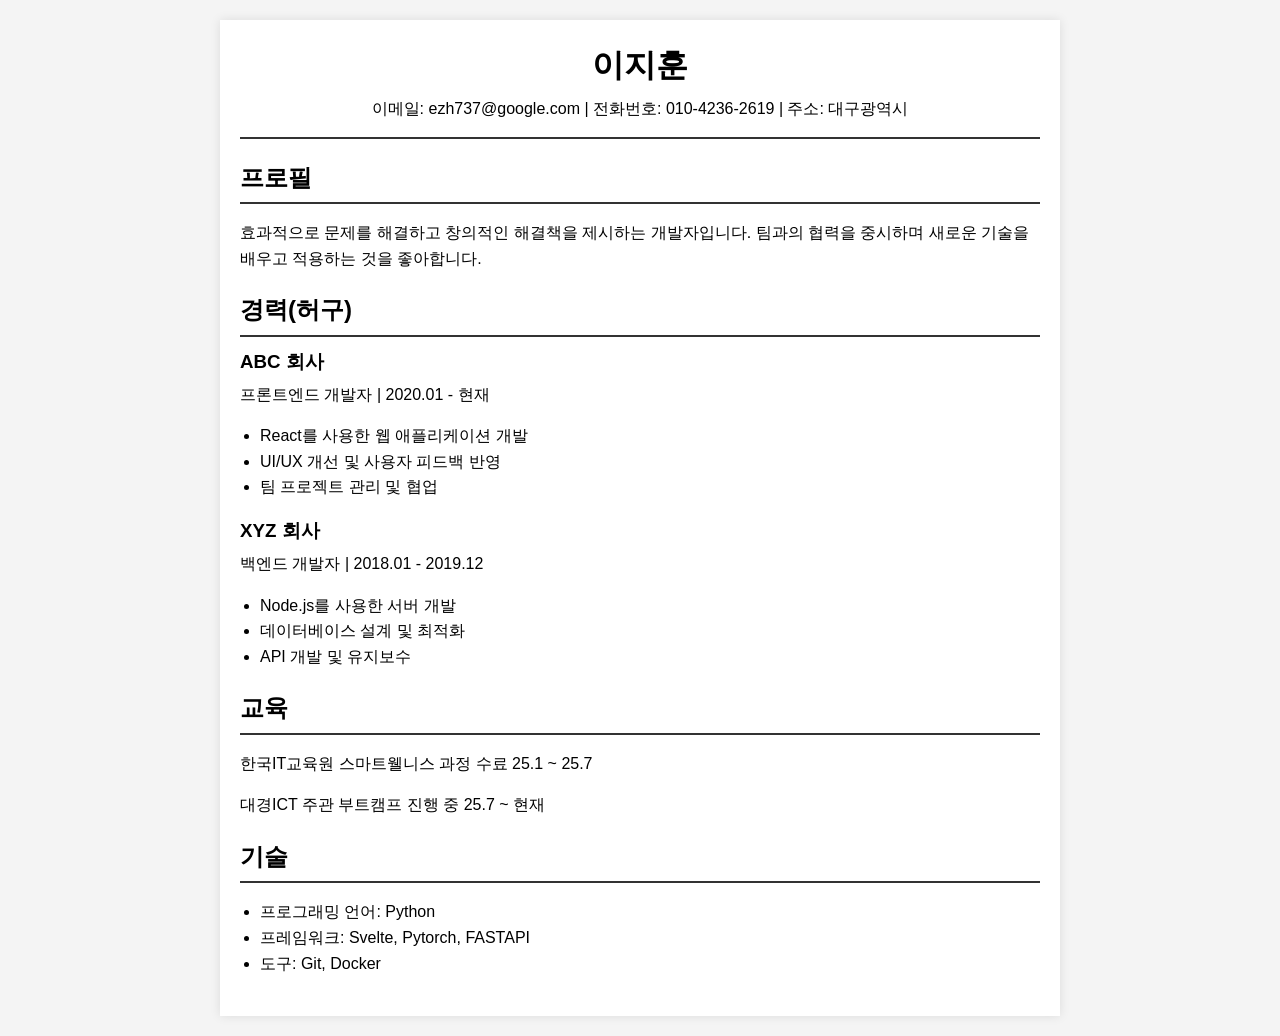
==== index.html @ bba1bcb7 "Update index.html" ====
<!DOCTYPE html>
<html lang="ko">
<head>
    <meta charset="UTF-8">
    <meta name="viewport" content="width=device-width, initial-scale=1.0">
    <title>이력서</title>
    <link rel="stylesheet" href="styles2.css">
</head>
<body>
<div class="resume">
    <header>
        <h1>이지훈</h1>
        <p>이메일: ezh737@google.com | 전화번호: 010-4236-2619 | 주소: 대구광역시</p>
    </header>
    <section>
        <h2>프로필</h2>
        <p>효과적으로 문제를 해결하고 창의적인 해결책을 제시하는 개발자입니다. 팀과의 협력을 중시하며 새로운 기술을 배우고 적용하는 것을 좋아합니다.</p>
    </section>
    <section>
        <h2>경력(허구)</h2>
        <div class="job">
            <h3>ABC 회사</h3>
            <p>프론트엔드 개발자 | 2020.01 - 현재</p>
            <ul>
                <li>React를 사용한 웹 애플리케이션 개발</li>
                <li>UI/UX 개선 및 사용자 피드백 반영</li>
                <li>팀 프로젝트 관리 및 협업</li>
            </ul>
        </div>
        <div class="job">
            <h3>XYZ 회사</h3>
            <p>백엔드 개발자 | 2018.01 - 2019.12</p>
            <ul>
                <li>Node.js를 사용한 서버 개발</li>
                <li>데이터베이스 설계 및 최적화</li>
                <li>API 개발 및 유지보수</li>
            </ul>
        </div>
    </section>
    <section>
        <h2>교육</h2>
        <p>한국IT교육원 스마트웰니스 과정 수료 25.1 ~ 25.7</p>
        <p>대경ICT 주관 부트캠프 진행 중 25.7 ~ 현재</p>
    </section>
    <section>
        <h2>기술</h2>
        <ul>
            <li>프로그래밍 언어: Python</li>
            <li>프레임워크: Svelte, Pytorch, FASTAPI</li>
            <li>도구: Git, Docker</li>
        </ul>
    </section>
</div>
</body>
</html>
---- styles2.css ----
body {
    font-family: Arial, sans-serif;
    line-height: 1.6;
    background-color: #f4f4f4;
    margin: 0;
    padding: 0;
}

.resume {
    max-width: 800px;
    margin: 20px auto;
    padding: 20px;
    background-color: #fff;
    box-shadow: 0 0 10px rgba(0, 0, 0, 0.1);
}

header {
    text-align: center;
    border-bottom: 2px solid #333;
    padding-bottom: 10px;
    margin-bottom: 20px;
}

header h1 {
    margin: 0;
}

header p {
    margin: 5px 0;
}

section {
    margin-bottom: 20px;
}

section h2 {
    border-bottom: 2px solid #333;
    padding-bottom: 5px;
    margin-bottom: 10px;
}

.job {
    margin-bottom: 15px;
}

.job h3 {
    margin: 0;
}

.job p {
    margin: 5px 0;
}

ul {
    list-style-type: disc;
    padding-left: 20px;
}
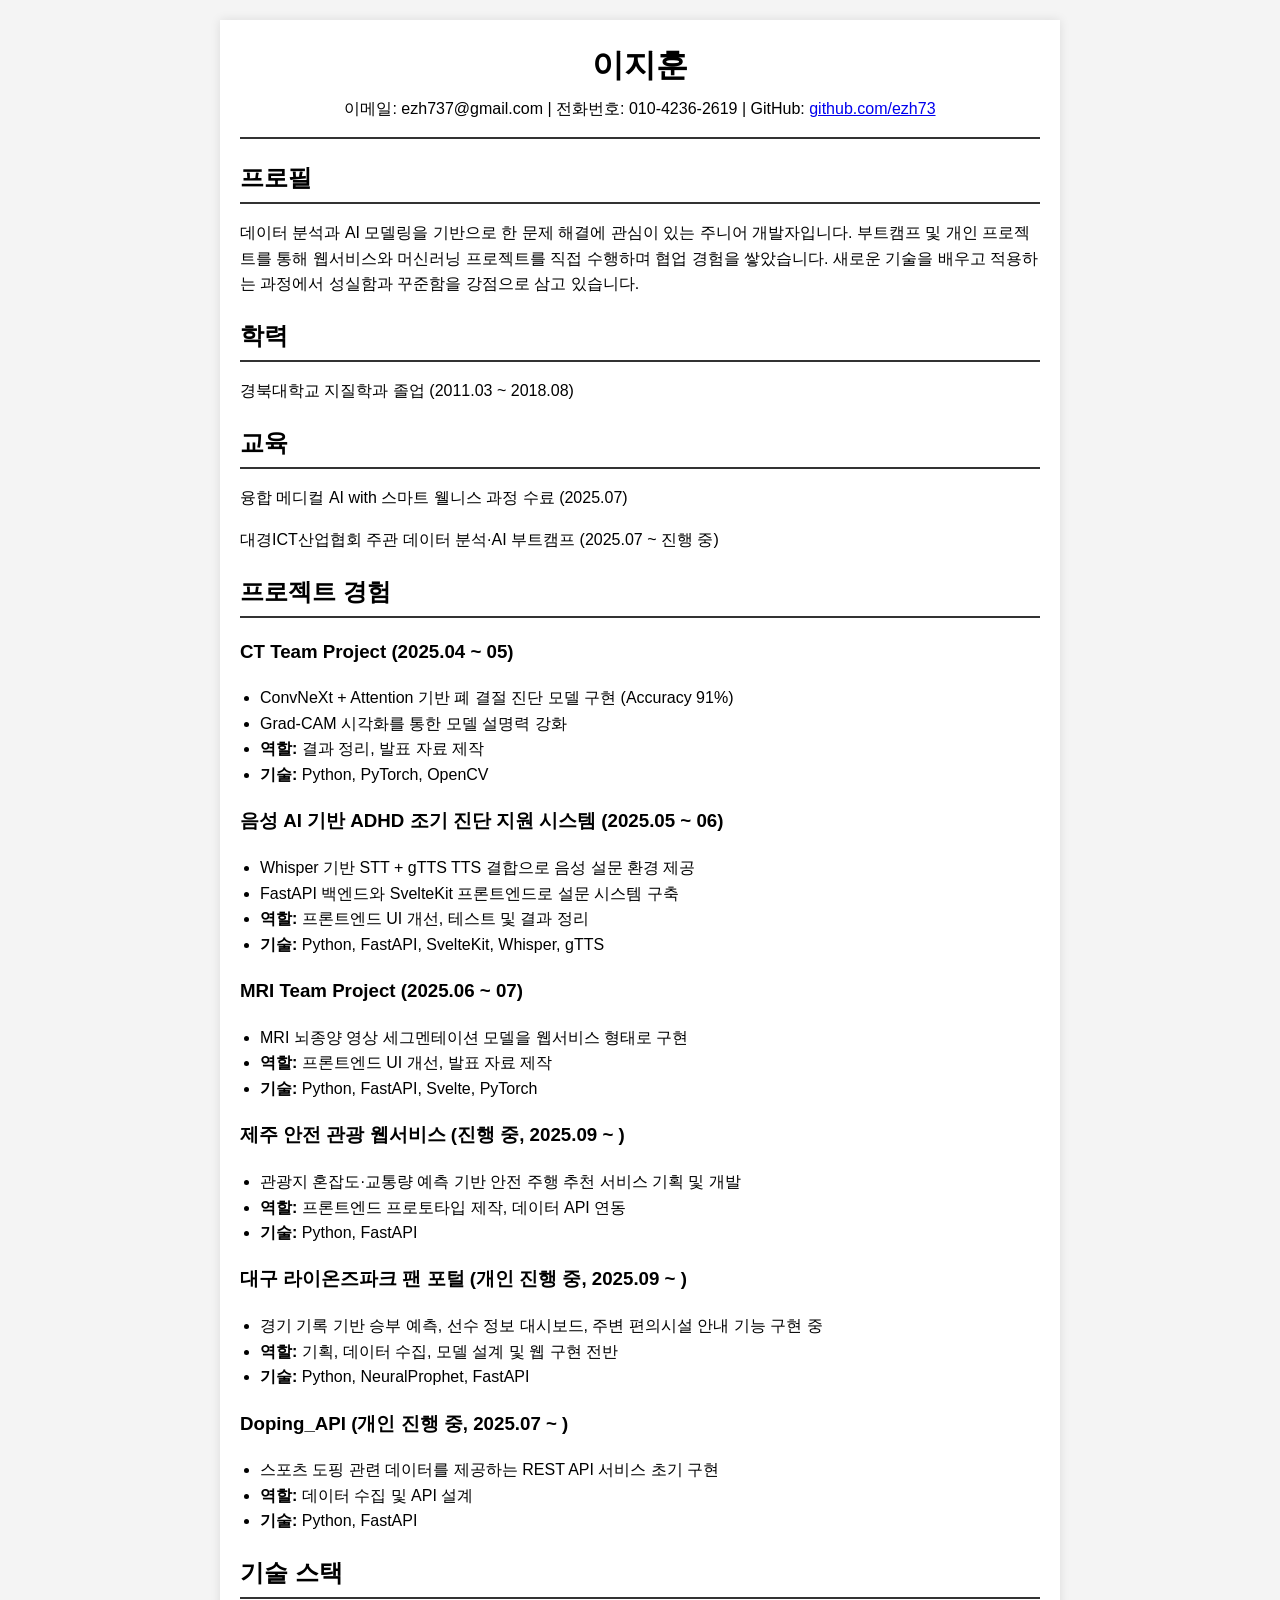
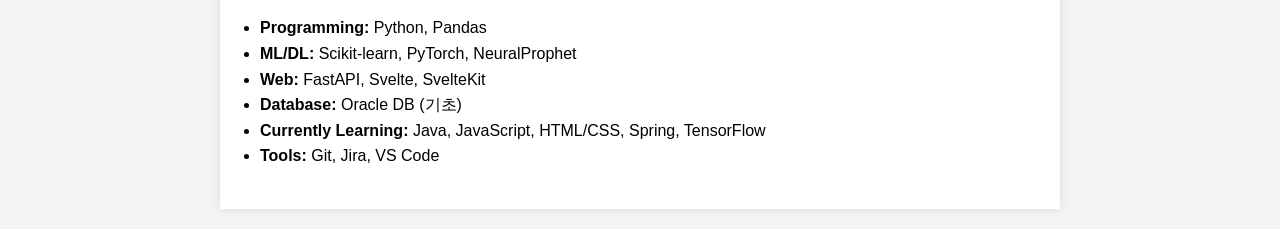
==== commit 1e22ffb3: "Update index.html" ====
--- a/index.html
+++ b/index.html
@@ -10,44 +10,95 @@
 <div class="resume">
     <header>
         <h1>이지훈</h1>
-        <p>이메일: ezh737@google.com | 전화번호: 010-4236-2619 | 주소: 대구광역시</p>
+        <p>이메일: ezh737@gmail.com | 전화번호: 010-4236-2619 | GitHub: <a href="https://github.com/ezh73">github.com/ezh73</a></p>
     </header>
+
     <section>
         <h2>프로필</h2>
-        <p>효과적으로 문제를 해결하고 창의적인 해결책을 제시하는 개발자입니다. 팀과의 협력을 중시하며 새로운 기술을 배우고 적용하는 것을 좋아합니다.</p>
+        <p>데이터 분석과 AI 모델링을 기반으로 한 문제 해결에 관심이 있는 주니어 개발자입니다. 
+        부트캠프 및 개인 프로젝트를 통해 웹서비스와 머신러닝 프로젝트를 직접 수행하며 협업 경험을 쌓았습니다. 
+        새로운 기술을 배우고 적용하는 과정에서 성실함과 꾸준함을 강점으로 삼고 있습니다.</p>
     </section>
+
     <section>
-        <h2>경력(허구)</h2>
-        <div class="job">
-            <h3>ABC 회사</h3>
-            <p>프론트엔드 개발자 | 2020.01 - 현재</p>
+        <h2>학력</h2>
+        <p>경북대학교 지질학과 졸업 (2011.03 ~ 2018.08)</p>
+    </section>
+
+    <section>
+        <h2>교육</h2>
+        <p>융합 메디컬 AI with 스마트 웰니스 과정 수료 (2025.07)</p>
+        <p>대경ICT산업협회 주관 데이터 분석·AI 부트캠프 (2025.07 ~ 진행 중)</p>
+    </section>
+
+    <section>
+        <h2>프로젝트 경험</h2>
+        <div class="project">
+            <h3>CT Team Project (2025.04 ~ 05)</h3>
             <ul>
-                <li>React를 사용한 웹 애플리케이션 개발</li>
-                <li>UI/UX 개선 및 사용자 피드백 반영</li>
-                <li>팀 프로젝트 관리 및 협업</li>
+                <li>ConvNeXt + Attention 기반 폐 결절 진단 모델 구현 (Accuracy 91%)</li>
+                <li>Grad-CAM 시각화를 통한 모델 설명력 강화</li>
+                <li><b>역할:</b> 결과 정리, 발표 자료 제작</li>
+                <li><b>기술:</b> Python, PyTorch, OpenCV</li>
             </ul>
         </div>
-        <div class="job">
-            <h3>XYZ 회사</h3>
-            <p>백엔드 개발자 | 2018.01 - 2019.12</p>
+
+        <div class="project">
+            <h3>음성 AI 기반 ADHD 조기 진단 지원 시스템 (2025.05 ~ 06)</h3>
             <ul>
-                <li>Node.js를 사용한 서버 개발</li>
-                <li>데이터베이스 설계 및 최적화</li>
-                <li>API 개발 및 유지보수</li>
+                <li>Whisper 기반 STT + gTTS TTS 결합으로 음성 설문 환경 제공</li>
+                <li>FastAPI 백엔드와 SvelteKit 프론트엔드로 설문 시스템 구축</li>
+                <li><b>역할:</b> 프론트엔드 UI 개선, 테스트 및 결과 정리</li>
+                <li><b>기술:</b> Python, FastAPI, SvelteKit, Whisper, gTTS</li>
+            </ul>
+        </div>
+
+        <div class="project">
+            <h3>MRI Team Project (2025.06 ~ 07)</h3>
+            <ul>
+                <li>MRI 뇌종양 영상 세그멘테이션 모델을 웹서비스 형태로 구현</li>
+                <li><b>역할:</b> 프론트엔드 UI 개선, 발표 자료 제작</li>
+                <li><b>기술:</b> Python, FastAPI, Svelte, PyTorch</li>
+            </ul>
+        </div>
+
+        <div class="project">
+            <h3>제주 안전 관광 웹서비스 (진행 중, 2025.09 ~ )</h3>
+            <ul>
+                <li>관광지 혼잡도·교통량 예측 기반 안전 주행 추천 서비스 기획 및 개발</li>
+                <li><b>역할:</b> 프론트엔드 프로토타입 제작, 데이터 API 연동</li>
+                <li><b>기술:</b> Python, FastAPI</li>
+            </ul>
+        </div>
+
+        <div class="project">
+            <h3>대구 라이온즈파크 팬 포털 (개인 진행 중, 2025.09 ~ )</h3>
+            <ul>
+                <li>경기 기록 기반 승부 예측, 선수 정보 대시보드, 주변 편의시설 안내 기능 구현 중</li>
+                <li><b>역할:</b> 기획, 데이터 수집, 모델 설계 및 웹 구현 전반</li>
+                <li><b>기술:</b> Python, NeuralProphet, FastAPI</li>
+            </ul>
+        </div>
+
+        <div class="project">
+            <h3>Doping_API (개인 진행 중, 2025.07 ~ )</h3>
+            <ul>
+                <li>스포츠 도핑 관련 데이터를 제공하는 REST API 서비스 초기 구현</li>
+                <li><b>역할:</b> 데이터 수집 및 API 설계</li>
+                <li><b>기술:</b> Python, FastAPI</li>
             </ul>
         </div>
     </section>
+
     <section>
-        <h2>교육</h2>
-        <p>한국IT교육원 스마트웰니스 과정 수료 25.1 ~ 25.7</p>
-        <p>대경ICT 주관 부트캠프 진행 중 25.7 ~ 현재</p>
-    </section>
-    <section>
-        <h2>기술</h2>
+        <h2>기술 스택</h2>
         <ul>
-            <li>프로그래밍 언어: Python</li>
-            <li>프레임워크: Svelte, Pytorch, FASTAPI</li>
-            <li>도구: Git, Docker</li>
+            <li><b>Programming:</b> Python, Pandas</li>
+            <li><b>ML/DL:</b> Scikit-learn, PyTorch, NeuralProphet</li>
+            <li><b>Web:</b> FastAPI, Svelte, SvelteKit</li>
+            <li><b>Database:</b> Oracle DB (기초)</li>
+            <li><b>Currently Learning:</b> Java, JavaScript, HTML/CSS, Spring, TensorFlow</li>
+            <li><b>Tools:</b> Git, Jira, VS Code</li>
         </ul>
     </section>
 </div>
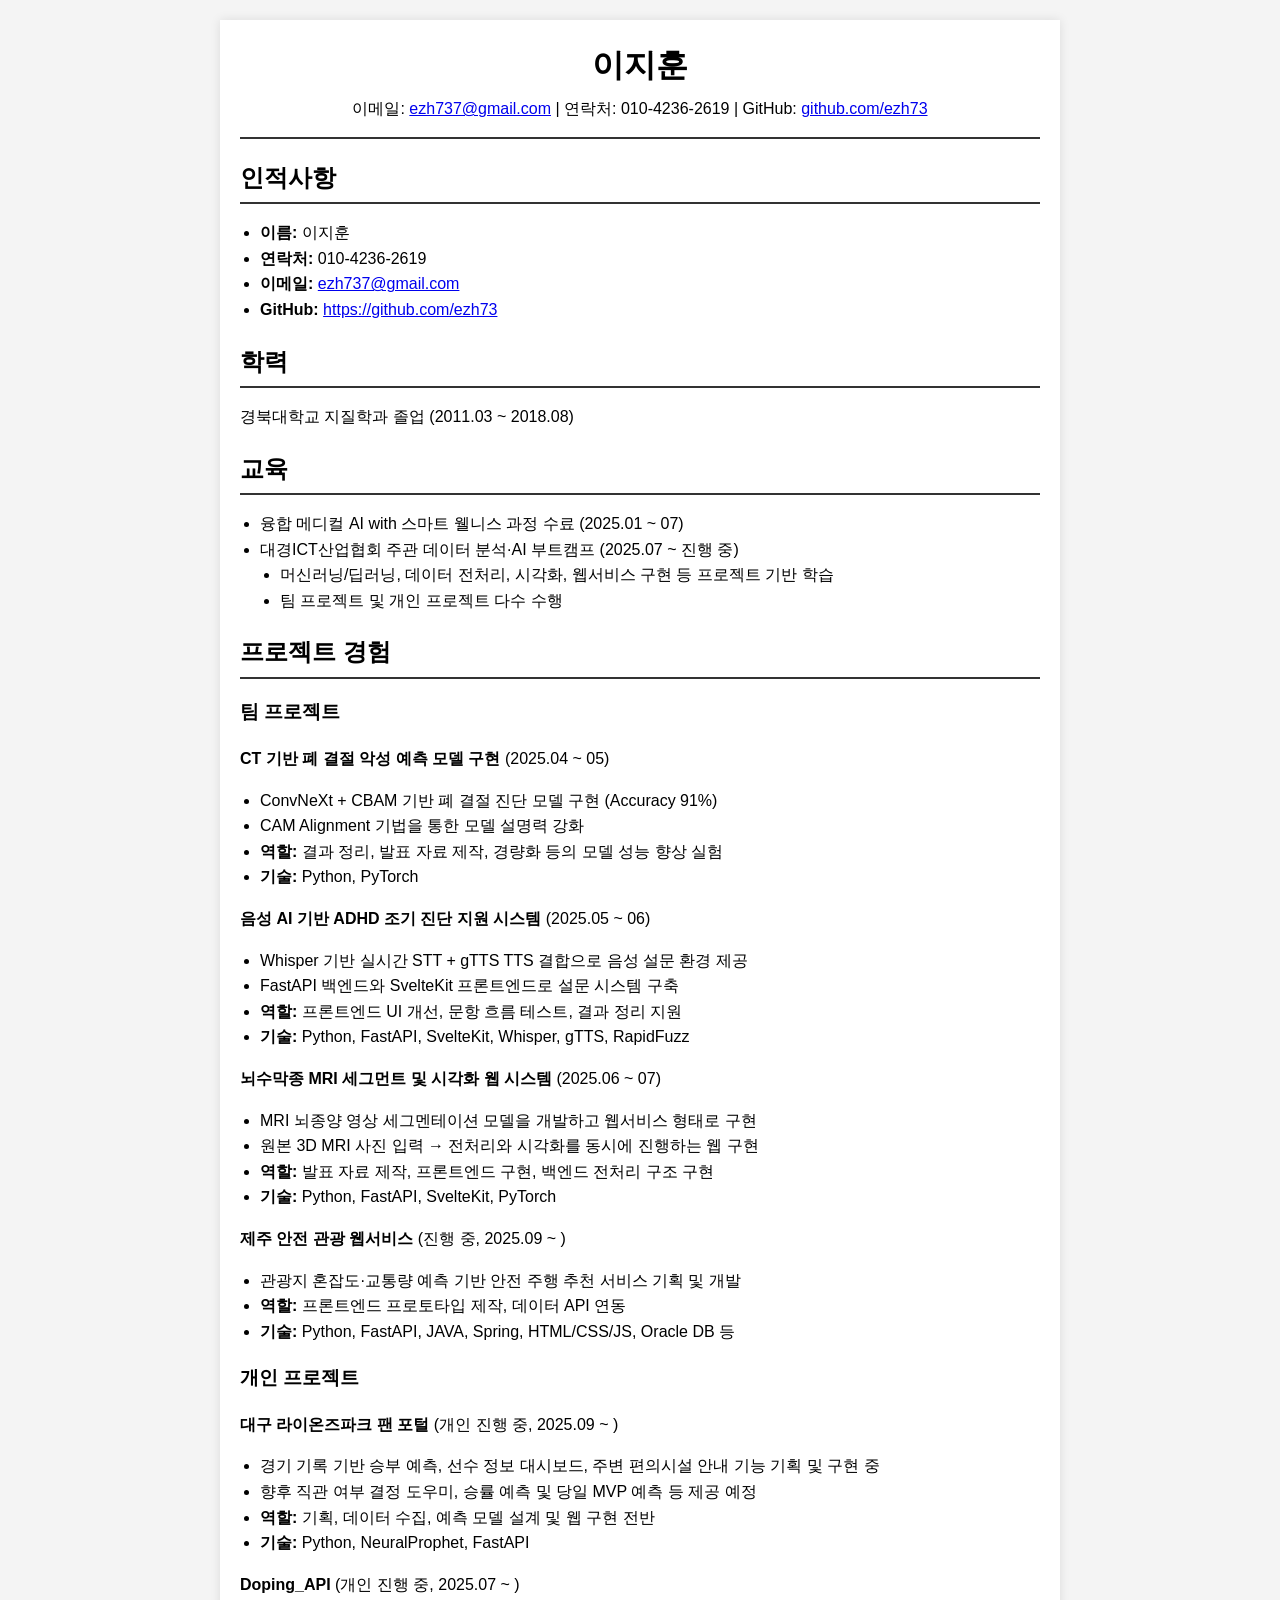
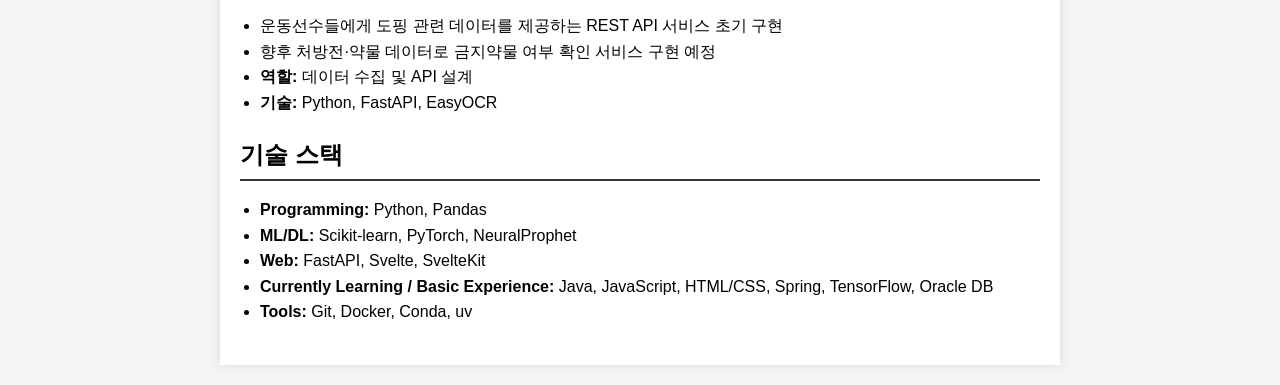
==== commit 2949335d: "Update index.html" ====
--- a/index.html
+++ b/index.html
@@ -1,106 +1,125 @@
 <!DOCTYPE html>
 <html lang="ko">
 <head>
-    <meta charset="UTF-8">
-    <meta name="viewport" content="width=device-width, initial-scale=1.0">
-    <title>이력서</title>
-    <link rel="stylesheet" href="styles2.css">
+  <meta charset="utf-8" />
+  <meta name="viewport" content="width=device-width, initial-scale=1" />
+  <title>이력서 | 이지훈</title>
+  <link rel="stylesheet" href="styles2.css" />
 </head>
 <body>
-<div class="resume">
+  <div class="resume">
     <header>
-        <h1>이지훈</h1>
-        <p>이메일: ezh737@gmail.com | 전화번호: 010-4236-2619 | GitHub: <a href="https://github.com/ezh73">github.com/ezh73</a></p>
+      <h1>이지훈</h1>
+      <p>
+        이메일: <a href="mailto:ezh737@gmail.com">ezh737@gmail.com</a> | 
+        연락처: 010-4236-2619 | 
+        GitHub: <a href="https://github.com/ezh73" target="_blank" rel="noreferrer">github.com/ezh73</a>
+      </p>
     </header>
 
-    <section>
-        <h2>프로필</h2>
-        <p>데이터 분석과 AI 모델링을 기반으로 한 문제 해결에 관심이 있는 주니어 개발자입니다. 
-        부트캠프 및 개인 프로젝트를 통해 웹서비스와 머신러닝 프로젝트를 직접 수행하며 협업 경험을 쌓았습니다. 
-        새로운 기술을 배우고 적용하는 과정에서 성실함과 꾸준함을 강점으로 삼고 있습니다.</p>
+    <section id="about">
+      <h2>인적사항</h2>
+      <ul>
+        <li><b>이름:</b> 이지훈</li>
+        <li><b>연락처:</b> 010-4236-2619</li>
+        <li><b>이메일:</b> <a href="mailto:ezh737@gmail.com">ezh737@gmail.com</a></li>
+        <li><b>GitHub:</b> <a href="https://github.com/ezh73" target="_blank" rel="noreferrer">https://github.com/ezh73</a></li>
+      </ul>
     </section>
 
-    <section>
-        <h2>학력</h2>
-        <p>경북대학교 지질학과 졸업 (2011.03 ~ 2018.08)</p>
+    <section id="edu">
+      <h2>학력</h2>
+      <p>경북대학교 지질학과 졸업 (2011.03 ~ 2018.08)</p>
     </section>
 
-    <section>
-        <h2>교육</h2>
-        <p>융합 메디컬 AI with 스마트 웰니스 과정 수료 (2025.07)</p>
-        <p>대경ICT산업협회 주관 데이터 분석·AI 부트캠프 (2025.07 ~ 진행 중)</p>
+    <section id="training">
+      <h2>교육</h2>
+      <ul>
+        <li>융합 메디컬 AI with 스마트 웰니스 과정 수료 (2025.01 ~ 07)</li>
+        <li>대경ICT산업협회 주관 데이터 분석·AI 부트캠프 (2025.07 ~ 진행 중)
+          <ul>
+            <li>머신러닝/딥러닝, 데이터 전처리, 시각화, 웹서비스 구현 등 프로젝트 기반 학습</li>
+            <li>팀 프로젝트 및 개인 프로젝트 다수 수행</li>
+          </ul>
+        </li>
+      </ul>
     </section>
 
-    <section>
-        <h2>프로젝트 경험</h2>
-        <div class="project">
-            <h3>CT Team Project (2025.04 ~ 05)</h3>
-            <ul>
-                <li>ConvNeXt + Attention 기반 폐 결절 진단 모델 구현 (Accuracy 91%)</li>
-                <li>Grad-CAM 시각화를 통한 모델 설명력 강화</li>
-                <li><b>역할:</b> 결과 정리, 발표 자료 제작</li>
-                <li><b>기술:</b> Python, PyTorch, OpenCV</li>
-            </ul>
-        </div>
+    <section id="projects">
+      <h2>프로젝트 경험</h2>
 
-        <div class="project">
-            <h3>음성 AI 기반 ADHD 조기 진단 지원 시스템 (2025.05 ~ 06)</h3>
-            <ul>
-                <li>Whisper 기반 STT + gTTS TTS 결합으로 음성 설문 환경 제공</li>
-                <li>FastAPI 백엔드와 SvelteKit 프론트엔드로 설문 시스템 구축</li>
-                <li><b>역할:</b> 프론트엔드 UI 개선, 테스트 및 결과 정리</li>
-                <li><b>기술:</b> Python, FastAPI, SvelteKit, Whisper, gTTS</li>
-            </ul>
-        </div>
+      <h3>팀 프로젝트</h3>
+      <article class="project">
+        <p><b>CT 기반 폐 결절 악성 예측 모델 구현</b> (2025.04 ~ 05)</p>
+        <ul>
+          <li>ConvNeXt + CBAM 기반 폐 결절 진단 모델 구현 (Accuracy 91%)</li>
+          <li>CAM Alignment 기법을 통한 모델 설명력 강화</li>
+          <li><b>역할:</b> 결과 정리, 발표 자료 제작, 경량화 등의 모델 성능 향상 실험</li>
+          <li><b>기술:</b> Python, PyTorch</li>
+        </ul>
+      </article>
 
-        <div class="project">
-            <h3>MRI Team Project (2025.06 ~ 07)</h3>
-            <ul>
-                <li>MRI 뇌종양 영상 세그멘테이션 모델을 웹서비스 형태로 구현</li>
-                <li><b>역할:</b> 프론트엔드 UI 개선, 발표 자료 제작</li>
-                <li><b>기술:</b> Python, FastAPI, Svelte, PyTorch</li>
-            </ul>
-        </div>
+      <article class="project">
+        <p><b>음성 AI 기반 ADHD 조기 진단 지원 시스템</b> (2025.05 ~ 06)</p>
+        <ul>
+          <li>Whisper 기반 실시간 STT + gTTS TTS 결합으로 음성 설문 환경 제공</li>
+          <li>FastAPI 백엔드와 SvelteKit 프론트엔드로 설문 시스템 구축</li>
+          <li><b>역할:</b> 프론트엔드 UI 개선, 문항 흐름 테스트, 결과 정리 지원</li>
+          <li><b>기술:</b> Python, FastAPI, SvelteKit, Whisper, gTTS, RapidFuzz</li>
+        </ul>
+      </article>
 
-        <div class="project">
-            <h3>제주 안전 관광 웹서비스 (진행 중, 2025.09 ~ )</h3>
-            <ul>
-                <li>관광지 혼잡도·교통량 예측 기반 안전 주행 추천 서비스 기획 및 개발</li>
-                <li><b>역할:</b> 프론트엔드 프로토타입 제작, 데이터 API 연동</li>
-                <li><b>기술:</b> Python, FastAPI</li>
-            </ul>
-        </div>
+      <article class="project">
+        <p><b>뇌수막종 MRI 세그먼트 및 시각화 웹 시스템</b> (2025.06 ~ 07)</p>
+        <ul>
+          <li>MRI 뇌종양 영상 세그멘테이션 모델을 개발하고 웹서비스 형태로 구현</li>
+          <li>원본 3D MRI 사진 입력 → 전처리와 시각화를 동시에 진행하는 웹 구현</li>
+          <li><b>역할:</b> 발표 자료 제작, 프론트엔드 구현, 백엔드 전처리 구조 구현</li>
+          <li><b>기술:</b> Python, FastAPI, SvelteKit, PyTorch</li>
+        </ul>
+      </article>
 
-        <div class="project">
-            <h3>대구 라이온즈파크 팬 포털 (개인 진행 중, 2025.09 ~ )</h3>
-            <ul>
-                <li>경기 기록 기반 승부 예측, 선수 정보 대시보드, 주변 편의시설 안내 기능 구현 중</li>
-                <li><b>역할:</b> 기획, 데이터 수집, 모델 설계 및 웹 구현 전반</li>
-                <li><b>기술:</b> Python, NeuralProphet, FastAPI</li>
-            </ul>
-        </div>
+      <article class="project">
+        <p><b>제주 안전 관광 웹서비스</b> (진행 중, 2025.09 ~ )</p>
+        <ul>
+          <li>관광지 혼잡도·교통량 예측 기반 안전 주행 추천 서비스 기획 및 개발</li>
+          <li><b>역할:</b> 프론트엔드 프로토타입 제작, 데이터 API 연동</li>
+          <li><b>기술:</b> Python, FastAPI, JAVA, Spring, HTML/CSS/JS, Oracle DB 등</li>
+        </ul>
+      </article>
 
-        <div class="project">
-            <h3>Doping_API (개인 진행 중, 2025.07 ~ )</h3>
-            <ul>
-                <li>스포츠 도핑 관련 데이터를 제공하는 REST API 서비스 초기 구현</li>
-                <li><b>역할:</b> 데이터 수집 및 API 설계</li>
-                <li><b>기술:</b> Python, FastAPI</li>
-            </ul>
-        </div>
+      <h3>개인 프로젝트</h3>
+      <article class="project">
+        <p><b>대구 라이온즈파크 팬 포털</b> (개인 진행 중, 2025.09 ~ )</p>
+        <ul>
+          <li>경기 기록 기반 승부 예측, 선수 정보 대시보드, 주변 편의시설 안내 기능 기획 및 구현 중</li>
+          <li>향후 직관 여부 결정 도우미, 승률 예측 및 당일 MVP 예측 등 제공 예정</li>
+          <li><b>역할:</b> 기획, 데이터 수집, 예측 모델 설계 및 웹 구현 전반</li>
+          <li><b>기술:</b> Python, NeuralProphet, FastAPI</li>
+        </ul>
+      </article>
+
+      <article class="project">
+        <p><b>Doping_API</b> (개인 진행 중, 2025.07 ~ )</p>
+        <ul>
+          <li>운동선수들에게 도핑 관련 데이터를 제공하는 REST API 서비스 초기 구현</li>
+          <li>향후 처방전·약물 데이터로 금지약물 여부 확인 서비스 구현 예정</li>
+          <li><b>역할:</b> 데이터 수집 및 API 설계</li>
+          <li><b>기술:</b> Python, FastAPI, EasyOCR</li>
+        </ul>
+      </article>
     </section>
 
-    <section>
-        <h2>기술 스택</h2>
-        <ul>
-            <li><b>Programming:</b> Python, Pandas</li>
-            <li><b>ML/DL:</b> Scikit-learn, PyTorch, NeuralProphet</li>
-            <li><b>Web:</b> FastAPI, Svelte, SvelteKit</li>
-            <li><b>Database:</b> Oracle DB (기초)</li>
-            <li><b>Currently Learning:</b> Java, JavaScript, HTML/CSS, Spring, TensorFlow</li>
-            <li><b>Tools:</b> Git, Jira, VS Code</li>
-        </ul>
+    <section id="skills">
+      <h2>기술 스택</h2>
+      <ul>
+        <li><b>Programming:</b> Python, Pandas</li>
+        <li><b>ML/DL:</b> Scikit-learn, PyTorch, NeuralProphet</li>
+        <li><b>Web:</b> FastAPI, Svelte, SvelteKit</li>
+        <li><b>Currently Learning / Basic Experience:</b> Java, JavaScript, HTML/CSS, Spring, TensorFlow, Oracle DB</li>
+        <li><b>Tools:</b> Git, Docker, Conda, uv</li>
+      </ul>
     </section>
-</div>
+  </div>
 </body>
 </html>
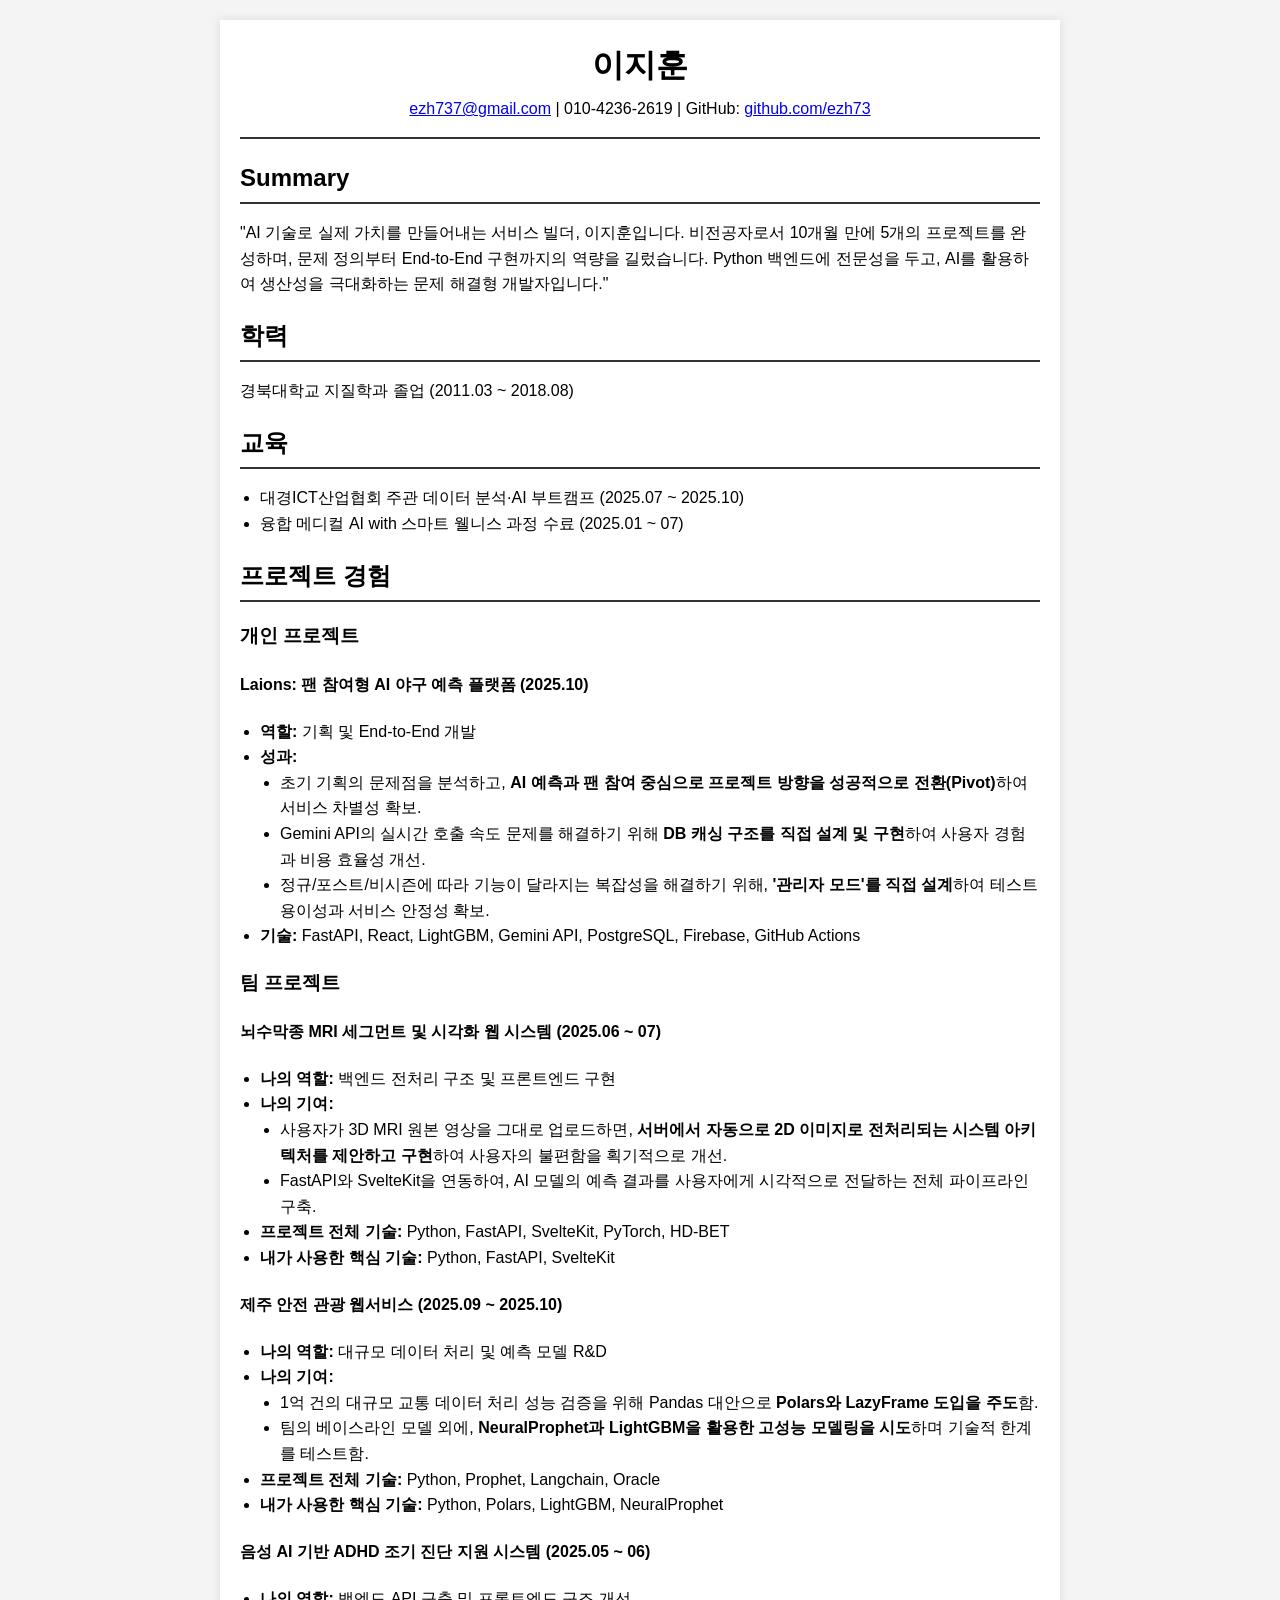
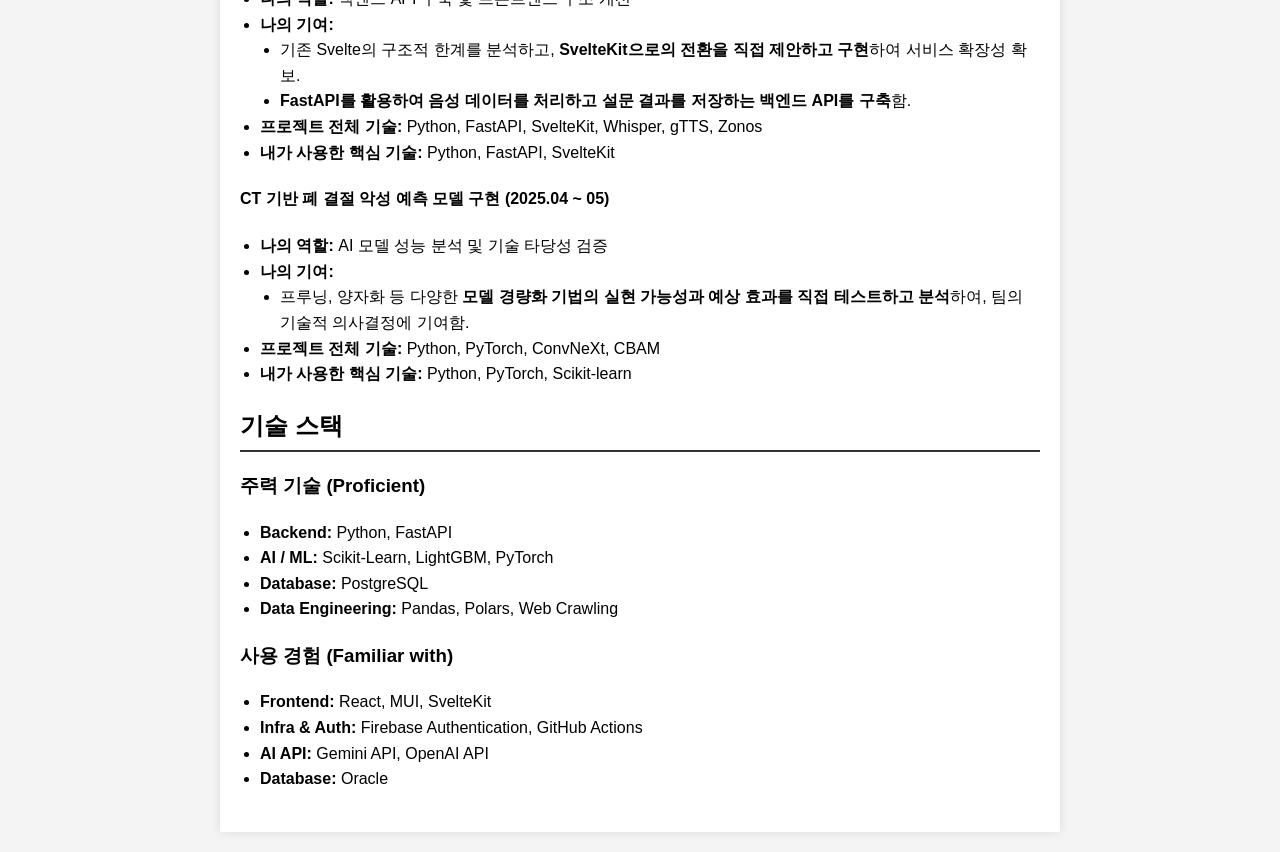
==== commit 6e52d6c9: "Revise resume content and add summary section Updated the resume content to include a summary sectio" ====
--- a/index.html
+++ b/index.html
@@ -11,20 +11,17 @@
     <header>
       <h1>이지훈</h1>
       <p>
-        이메일: <a href="mailto:ezh737@gmail.com">ezh737@gmail.com</a> | 
-        연락처: 010-4236-2619 | 
+        <a href="mailto:ezh737@gmail.com">ezh737@gmail.com</a> |
+        010-4236-2619 |
         GitHub: <a href="https://github.com/ezh73" target="_blank" rel="noreferrer">github.com/ezh73</a>
       </p>
     </header>
 
-    <section id="about">
-      <h2>인적사항</h2>
-      <ul>
-        <li><b>이름:</b> 이지훈</li>
-        <li><b>연락처:</b> 010-4236-2619</li>
-        <li><b>이메일:</b> <a href="mailto:ezh737@gmail.com">ezh737@gmail.com</a></li>
-        <li><b>GitHub:</b> <a href="https://github.com/ezh73" target="_blank" rel="noreferrer">https://github.com/ezh73</a></li>
-      </ul>
+    <section id="summary">
+      <h2>Summary</h2>
+      <p>
+        "AI 기술로 실제 가치를 만들어내는 서비스 빌더, 이지훈입니다. 비전공자로서 10개월 만에 5개의 프로젝트를 완성하며, 문제 정의부터 End-to-End 구현까지의 역량을 길렀습니다. Python 백엔드에 전문성을 두고, AI를 활용하여 생산성을 극대화하는 문제 해결형 개발자입니다."
+      </p>
     </section>
 
     <section id="edu">
@@ -35,89 +32,106 @@
     <section id="training">
       <h2>교육</h2>
       <ul>
+        <li>대경ICT산업협회 주관 데이터 분석·AI 부트캠프 (2025.07 ~ 2025.10)</li>
         <li>융합 메디컬 AI with 스마트 웰니스 과정 수료 (2025.01 ~ 07)</li>
-        <li>대경ICT산업협회 주관 데이터 분석·AI 부트캠프 (2025.07 ~ 진행 중)
-          <ul>
-            <li>머신러닝/딥러닝, 데이터 전처리, 시각화, 웹서비스 구현 등 프로젝트 기반 학습</li>
-            <li>팀 프로젝트 및 개인 프로젝트 다수 수행</li>
-          </ul>
-        </li>
       </ul>
     </section>
 
     <section id="projects">
       <h2>프로젝트 경험</h2>
 
+      <h3>개인 프로젝트</h3>
+      <article class="project">
+        <h4>Laions: 팬 참여형 AI 야구 예측 플랫폼 (2025.10)</h4>
+        <ul>
+          <li><b>역할:</b> 기획 및 End-to-End 개발</li>
+          <li><b>성과:</b>
+            <ul>
+              <li>초기 기획의 문제점을 분석하고, <strong>AI 예측과 팬 참여 중심으로 프로젝트 방향을 성공적으로 전환(Pivot)</strong>하여 서비스 차별성 확보.</li>
+              <li>Gemini API의 실시간 호출 속도 문제를 해결하기 위해 <strong>DB 캐싱 구조를 직접 설계 및 구현</strong>하여 사용자 경험과 비용 효율성 개선.</li>
+              <li>정규/포스트/비시즌에 따라 기능이 달라지는 복잡성을 해결하기 위해, <strong>'관리자 모드'를 직접 설계</strong>하여 테스트 용이성과 서비스 안정성 확보.</li>
+            </ul>
+          </li>
+          <li><b>기술:</b> FastAPI, React, LightGBM, Gemini API, PostgreSQL, Firebase, GitHub Actions</li>
+        </ul>
+      </article>
+
       <h3>팀 프로젝트</h3>
       <article class="project">
-        <p><b>CT 기반 폐 결절 악성 예측 모델 구현</b> (2025.04 ~ 05)</p>
+        <h4>뇌수막종 MRI 세그먼트 및 시각화 웹 시스템 (2025.06 ~ 07)</h4>
         <ul>
-          <li>ConvNeXt + CBAM 기반 폐 결절 진단 모델 구현 (Accuracy 91%)</li>
-          <li>CAM Alignment 기법을 통한 모델 설명력 강화</li>
-          <li><b>역할:</b> 결과 정리, 발표 자료 제작, 경량화 등의 모델 성능 향상 실험</li>
-          <li><b>기술:</b> Python, PyTorch</li>
+            <li><b>나의 역할:</b> 백엔드 전처리 구조 및 프론트엔드 구현</li>
+            <li><b>나의 기여:</b>
+                <ul>
+                    <li>사용자가 3D MRI 원본 영상을 그대로 업로드하면, <strong>서버에서 자동으로 2D 이미지로 전처리되는 시스템 아키텍처를 제안하고 구현</strong>하여 사용자의 불편함을 획기적으로 개선.</li>
+                    <li>FastAPI와 SvelteKit을 연동하여, AI 모델의 예측 결과를 사용자에게 시각적으로 전달하는 전체 파이프라인 구축.</li>
+                </ul>
+            </li>
+            <li><b>프로젝트 전체 기술:</b> Python, FastAPI, SvelteKit, PyTorch, HD-BET</li>
+            <li><b>내가 사용한 핵심 기술:</b> Python, FastAPI, SvelteKit</li>
         </ul>
       </article>
 
       <article class="project">
-        <p><b>음성 AI 기반 ADHD 조기 진단 지원 시스템</b> (2025.05 ~ 06)</p>
+        <h4>제주 안전 관광 웹서비스 (2025.09 ~ 2025.10)</h4>
         <ul>
-          <li>Whisper 기반 실시간 STT + gTTS TTS 결합으로 음성 설문 환경 제공</li>
-          <li>FastAPI 백엔드와 SvelteKit 프론트엔드로 설문 시스템 구축</li>
-          <li><b>역할:</b> 프론트엔드 UI 개선, 문항 흐름 테스트, 결과 정리 지원</li>
-          <li><b>기술:</b> Python, FastAPI, SvelteKit, Whisper, gTTS, RapidFuzz</li>
+            <li><b>나의 역할:</b> 대규모 데이터 처리 및 예측 모델 R&D</li>
+            <li><b>나의 기여:</b>
+                <ul>
+                    <li>1억 건의 대규모 교통 데이터 처리 성능 검증을 위해 Pandas 대안으로 <strong>Polars와 LazyFrame 도입을 주도</strong>함.</li>
+                    <li>팀의 베이스라인 모델 외에, <strong>NeuralProphet과 LightGBM을 활용한 고성능 모델링을 시도</strong>하며 기술적 한계를 테스트함.</li>
+                </ul>
+            </li>
+            <li><b>프로젝트 전체 기술:</b> Python, Prophet, Langchain, Oracle</li>
+            <li><b>내가 사용한 핵심 기술:</b> Python, Polars, LightGBM, NeuralProphet</li>
         </ul>
       </article>
 
       <article class="project">
-        <p><b>뇌수막종 MRI 세그먼트 및 시각화 웹 시스템</b> (2025.06 ~ 07)</p>
+        <h4>음성 AI 기반 ADHD 조기 진단 지원 시스템 (2025.05 ~ 06)</h4>
         <ul>
-          <li>MRI 뇌종양 영상 세그멘테이션 모델을 개발하고 웹서비스 형태로 구현</li>
-          <li>원본 3D MRI 사진 입력 → 전처리와 시각화를 동시에 진행하는 웹 구현</li>
-          <li><b>역할:</b> 발표 자료 제작, 프론트엔드 구현, 백엔드 전처리 구조 구현</li>
-          <li><b>기술:</b> Python, FastAPI, SvelteKit, PyTorch</li>
+            <li><b>나의 역할:</b> 백엔드 API 구축 및 프론트엔드 구조 개선</li>
+            <li><b>나의 기여:</b>
+                <ul>
+                    <li>기존 Svelte의 구조적 한계를 분석하고, <strong>SvelteKit으로의 전환을 직접 제안하고 구현</strong>하여 서비스 확장성 확보.</li>
+                    <li><strong>FastAPI를 활용하여 음성 데이터를 처리하고 설문 결과를 저장하는 백엔드 API를 구축</strong>함.</li>
+                </ul>
+            </li>
+            <li><b>프로젝트 전체 기술:</b> Python, FastAPI, SvelteKit, Whisper, gTTS, Zonos</li>
+            <li><b>내가 사용한 핵심 기술:</b> Python, FastAPI, SvelteKit</li>
         </ul>
       </article>
 
-      <article class="project">
-        <p><b>제주 안전 관광 웹서비스</b> (진행 중, 2025.09 ~ )</p>
+       <article class="project">
+        <h4>CT 기반 폐 결절 악성 예측 모델 구현 (2025.04 ~ 05)</h4>
         <ul>
-          <li>관광지 혼잡도·교통량 예측 기반 안전 주행 추천 서비스 기획 및 개발</li>
-          <li><b>역할:</b> 프론트엔드 프로토타입 제작, 데이터 API 연동</li>
-          <li><b>기술:</b> Python, FastAPI, JAVA, Spring, HTML/CSS/JS, Oracle DB 등</li>
-        </ul>
-      </article>
-
-      <h3>개인 프로젝트</h3>
-      <article class="project">
-        <p><b>대구 라이온즈파크 팬 포털</b> (개인 진행 중, 2025.09 ~ )</p>
-        <ul>
-          <li>경기 기록 기반 승부 예측, 선수 정보 대시보드, 주변 편의시설 안내 기능 기획 및 구현 중</li>
-          <li>향후 직관 여부 결정 도우미, 승률 예측 및 당일 MVP 예측 등 제공 예정</li>
-          <li><b>역할:</b> 기획, 데이터 수집, 예측 모델 설계 및 웹 구현 전반</li>
-          <li><b>기술:</b> Python, NeuralProphet, FastAPI</li>
-        </ul>
-      </article>
-
-      <article class="project">
-        <p><b>Doping_API</b> (개인 진행 중, 2025.07 ~ )</p>
-        <ul>
-          <li>운동선수들에게 도핑 관련 데이터를 제공하는 REST API 서비스 초기 구현</li>
-          <li>향후 처방전·약물 데이터로 금지약물 여부 확인 서비스 구현 예정</li>
-          <li><b>역할:</b> 데이터 수집 및 API 설계</li>
-          <li><b>기술:</b> Python, FastAPI, EasyOCR</li>
+            <li><b>나의 역할:</b> AI 모델 성능 분석 및 기술 타당성 검증</li>
+            <li><b>나의 기여:</b>
+                <ul>
+                    <li>프루닝, 양자화 등 다양한 <strong>모델 경량화 기법의 실현 가능성과 예상 효과를 직접 테스트하고 분석</strong>하여, 팀의 기술적 의사결정에 기여함.</li>
+                </ul>
+            </li>
+            <li><b>프로젝트 전체 기술:</b> Python, PyTorch, ConvNeXt, CBAM</li>
+            <li><b>내가 사용한 핵심 기술:</b> Python, PyTorch, Scikit-learn</li>
         </ul>
       </article>
     </section>
 
     <section id="skills">
       <h2>기술 스택</h2>
+      <h3>주력 기술 (Proficient)</h3>
       <ul>
-        <li><b>Programming:</b> Python, Pandas</li>
-        <li><b>ML/DL:</b> Scikit-learn, PyTorch, NeuralProphet</li>
-        <li><b>Web:</b> FastAPI, Svelte, SvelteKit</li>
-        <li><b>Currently Learning / Basic Experience:</b> Java, JavaScript, HTML/CSS, Spring, TensorFlow, Oracle DB</li>
-        <li><b>Tools:</b> Git, Docker, Conda, uv</li>
+        <li><b>Backend:</b> Python, FastAPI</li>
+        <li><b>AI / ML:</b> Scikit-Learn, LightGBM, PyTorch</li>
+        <li><b>Database:</b> PostgreSQL</li>
+        <li><b>Data Engineering:</b> Pandas, Polars, Web Crawling</li>
+      </ul>
+      <h3>사용 경험 (Familiar with)</h3>
+      <ul>
+        <li><b>Frontend:</b> React, MUI, SvelteKit</li>
+        <li><b>Infra & Auth:</b> Firebase Authentication, GitHub Actions</li>
+        <li><b>AI API:</b> Gemini API, OpenAI API</li>
+        <li><b>Database:</b> Oracle</li>
       </ul>
     </section>
   </div>
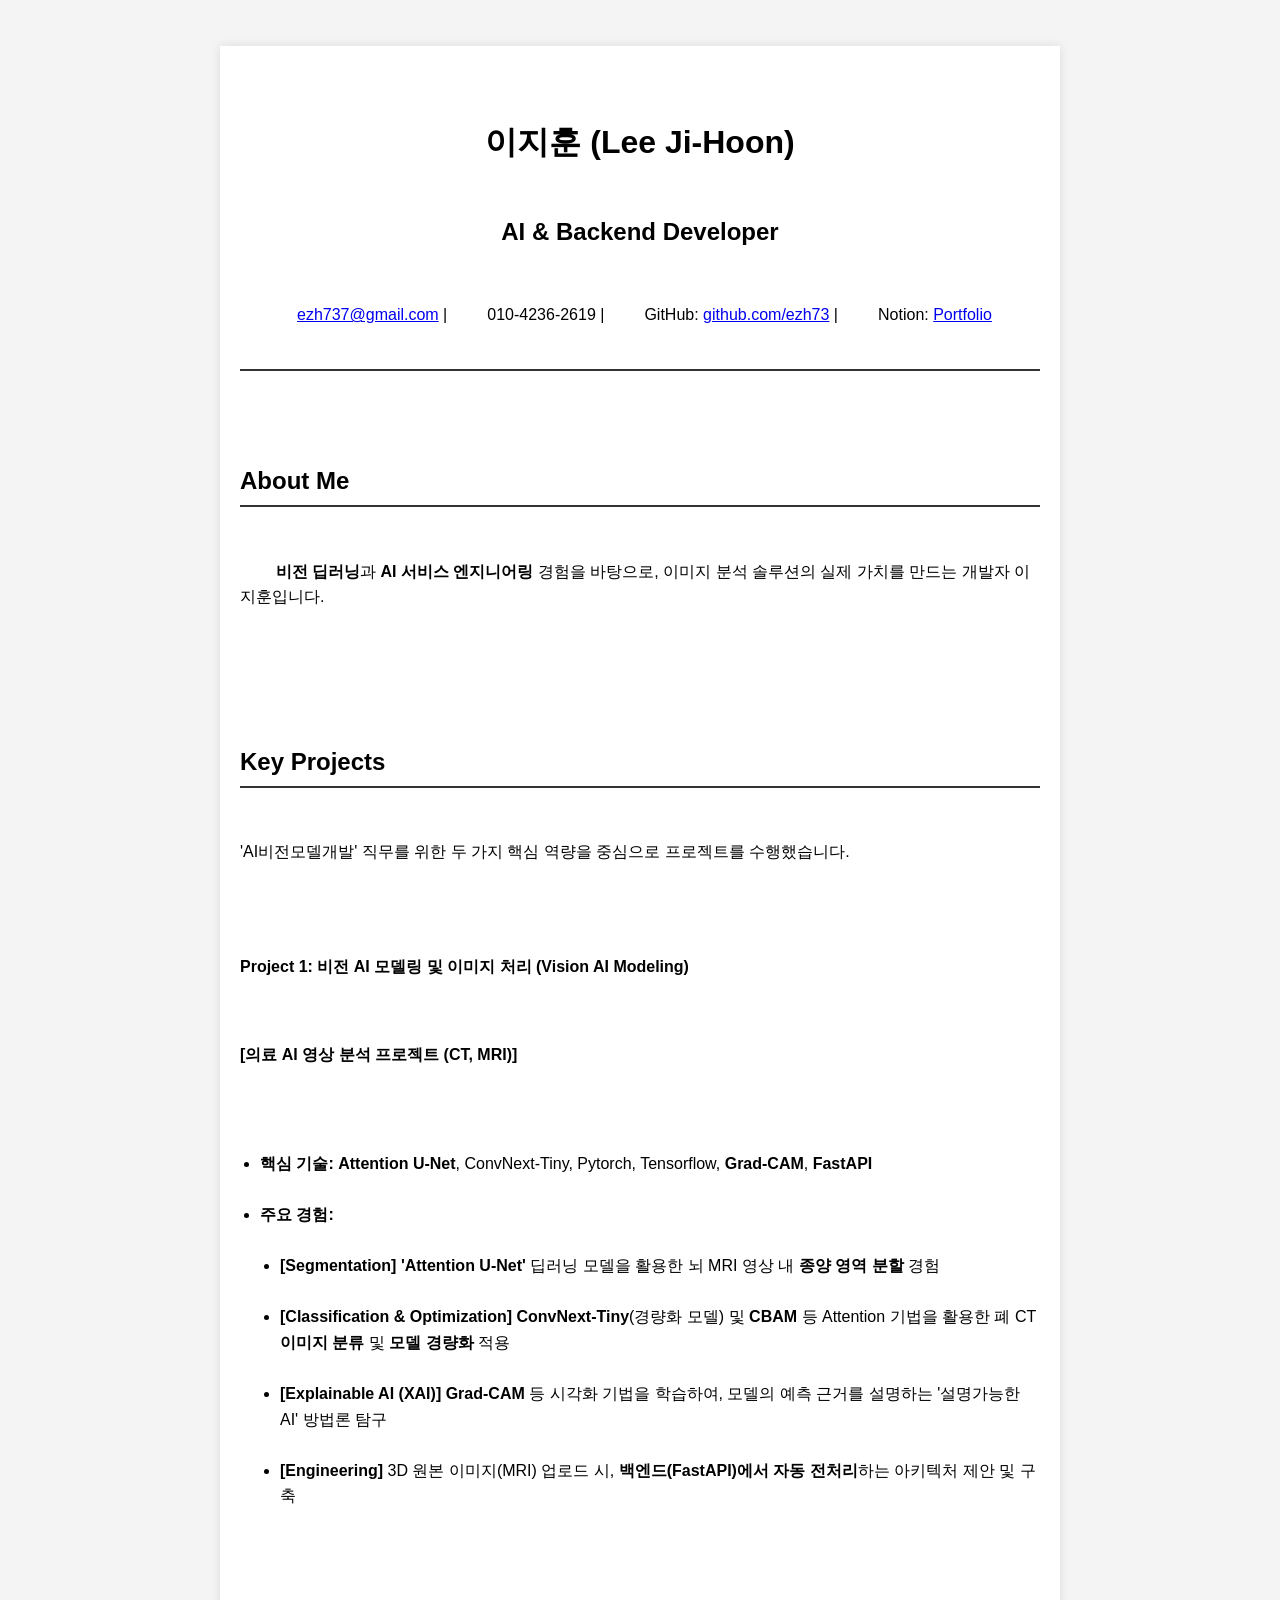
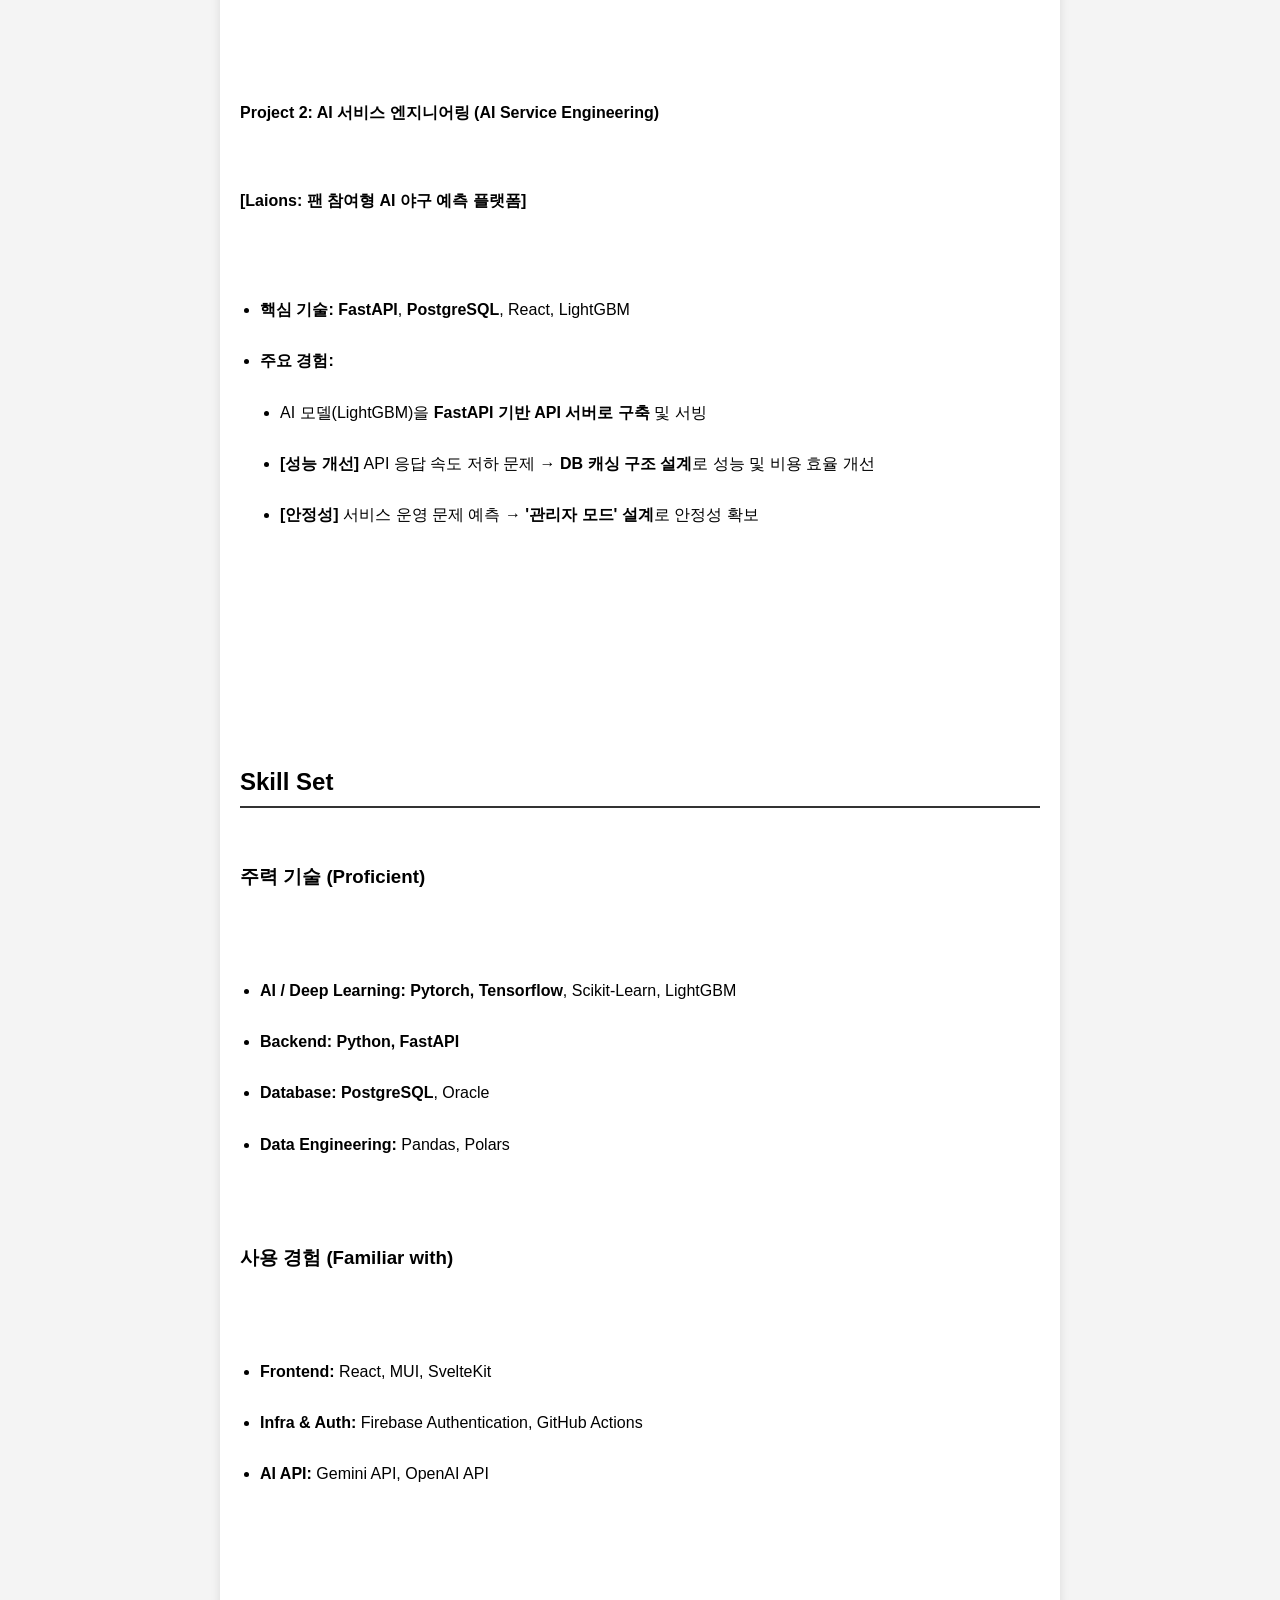
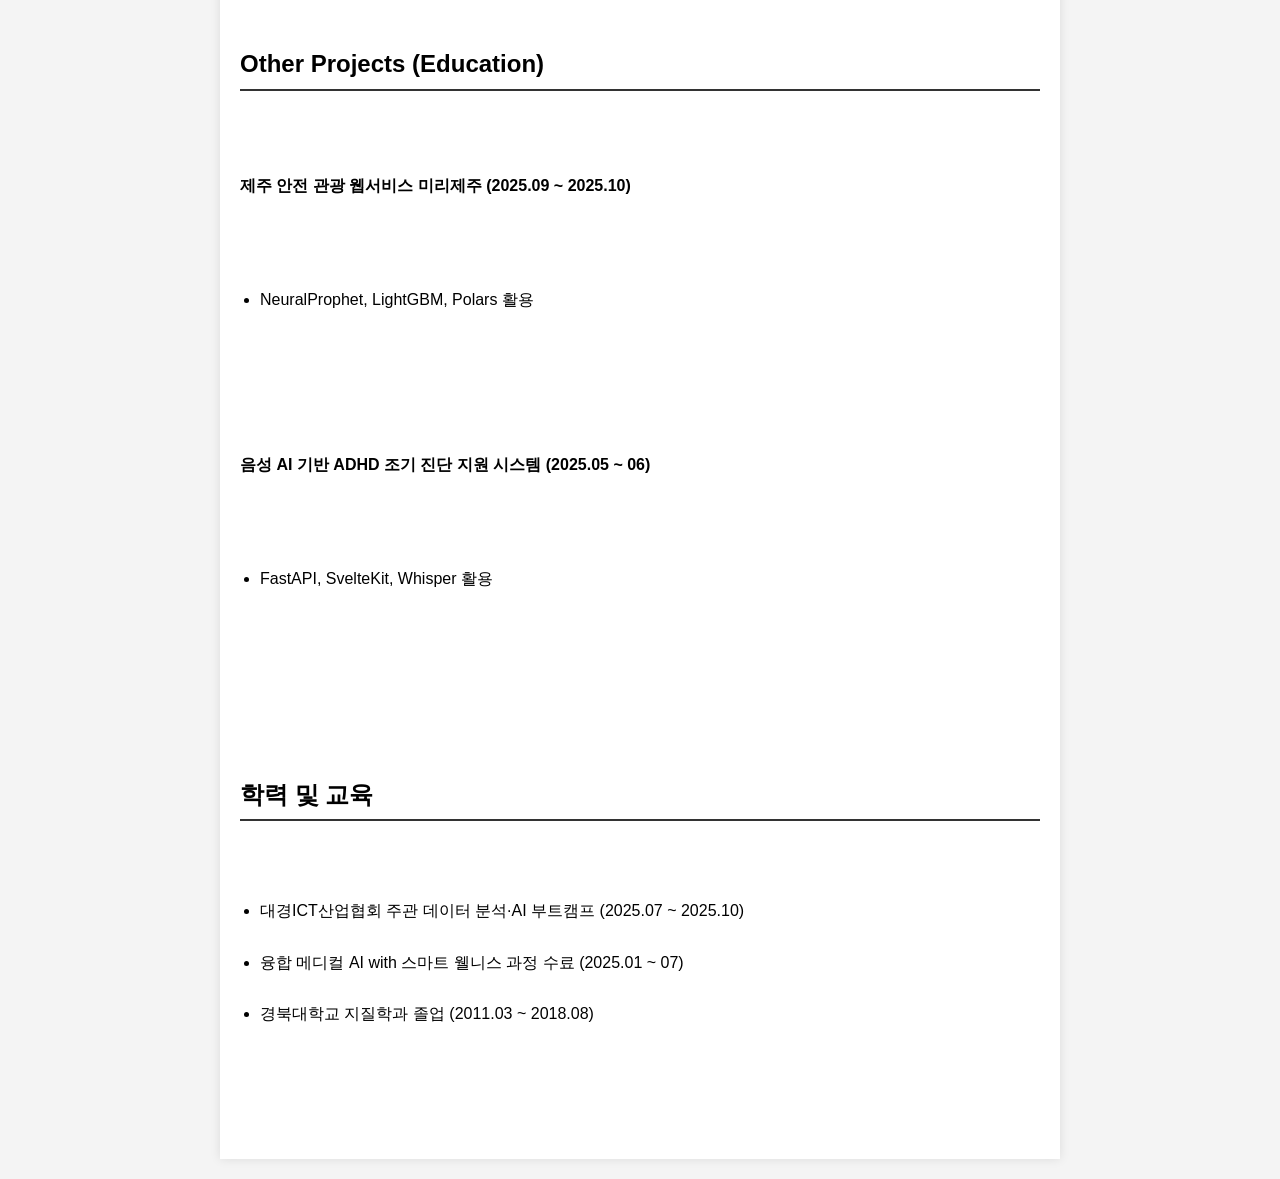
==== commit 76ebf17d: "index.html 수정" ====
--- a/index.html
+++ b/index.html
@@ -1,139 +1,110 @@
 <!DOCTYPE html>
 <html lang="ko">
 <head>
-  <meta charset="utf-8" />
-  <meta name="viewport" content="width=device-width, initial-scale=1" />
-  <title>이력서 | 이지훈</title>
-  <link rel="stylesheet" href="styles2.css" />
+  <meta charset="utf-8" />
+  <meta name="viewport" content="width=device-width, initial-scale=1" />
+  <title>이지훈 | AI & Backend Developer</title>
+  <link rel="stylesheet" href="styles2.css" />
 </head>
 <body>
-  <div class="resume">
-    <header>
-      <h1>이지훈</h1>
-      <p>
-        <a href="mailto:ezh737@gmail.com">ezh737@gmail.com</a> |
-        010-4236-2619 |
-        GitHub: <a href="https://github.com/ezh73" target="_blank" rel="noreferrer">github.com/ezh73</a>
-      </p>
-    </header>
+  <div class="resume">
+    <header>
+      <h1>이지훈 (Lee Ji-Hoon)</h1>
+      <h2>AI & Backend Developer</h2>
+      <p>
+        <a href="mailto:ezh737@gmail.com">ezh737@gmail.com</a> |
+        010-4236-2619 |
+        GitHub: <a href="https://github.com/ezh73" target="_blank" rel="noreferrer">github.com/ezh73</a> |
+        Notion: <a href="https://www.notion.so/29bd25a9617380efbd83e2cf82411243" target="_blank" rel="noreferrer">Portfolio</a>
+      </p>
+    </header>
 
-    <section id="summary">
-      <h2>Summary</h2>
-      <p>
-        "AI 기술로 실제 가치를 만들어내는 서비스 빌더, 이지훈입니다. 비전공자로서 10개월 만에 5개의 프로젝트를 완성하며, 문제 정의부터 End-to-End 구현까지의 역량을 길렀습니다. Python 백엔드에 전문성을 두고, AI를 활용하여 생산성을 극대화하는 문제 해결형 개발자입니다."
-      </p>
-    </section>
+    <section id="summary">
+      <h2>About Me</h2>
+      <p>
+        <strong>비전 딥러닝</strong>과 <strong>AI 서비스 엔지니어링</strong> 경험을 바탕으로, 이미지 분석 솔루션의 실제 가치를 만드는 개발자 이지훈입니다.
+      </p>
+    </section>
 
-    <section id="edu">
-      <h2>학력</h2>
-      <p>경북대학교 지질학과 졸업 (2011.03 ~ 2018.08)</p>
-    </section>
 
-    <section id="training">
-      <h2>교육</h2>
-      <ul>
-        <li>대경ICT산업협회 주관 데이터 분석·AI 부트캠프 (2025.07 ~ 2025.10)</li>
-        <li>융합 메디컬 AI with 스마트 웰니스 과정 수료 (2025.01 ~ 07)</li>
-      </ul>
-    </section>
+    <section id="projects">
+      <h2>Key Projects</h2>
+      <p>'AI비전모델개발' 직무를 위한 두 가지 핵심 역량을 중심으로 프로젝트를 수행했습니다.</p>
 
-    <section id="projects">
-      <h2>프로젝트 경험</h2>
+      <article class="project">
+        <h4>Project 1: 비전 AI 모델링 및 이미지 처리 (Vision AI Modeling)</h4>
+        <p><b>[의료 AI 영상 분석 프로젝트 (CT, MRI)]</b></p>
+        <ul>
+          <li><b>핵심 기술:</b> <strong>Attention U-Net</strong>, ConvNext-Tiny, Pytorch, Tensorflow, <strong>Grad-CAM</strong>, <strong>FastAPI</strong></li>
+          <li><b>주요 경험:</b>
+            <ul>
+              <li><b>[Segmentation]</b> <strong>'Attention U-Net'</strong> 딥러닝 모델을 활용한 뇌 MRI 영상 내 <strong>종양 영역 분할</strong> 경험</li>
+              <li><b>[Classification & Optimization]</b> <strong>ConvNext-Tiny</strong>(경량화 모델) 및 <strong>CBAM</strong> 등 Attention 기법을 활용한 폐 CT <strong>이미지 분류</strong> 및 <strong>모델 경량화</strong> 적용</li>
+              <li><b>[Explainable AI (XAI)]</b> <strong>Grad-CAM</strong> 등 시각화 기법을 학습하여, 모델의 예측 근거를 설명하는 '설명가능한 AI' 방법론 탐구</li>
+              <li><b>[Engineering]</b> 3D 원본 이미지(MRI) 업로드 시, <strong>백엔드(FastAPI)에서 자동 전처리</strong>하는 아키텍처 제안 및 구축</li>
+            </ul>
+          </li>
+        </ul>
+      </article>
 
-      <h3>개인 프로젝트</h3>
-      <article class="project">
-        <h4>Laions: 팬 참여형 AI 야구 예측 플랫폼 (2025.10)</h4>
-        <ul>
-          <li><b>역할:</b> 기획 및 End-to-End 개발</li>
-          <li><b>성과:</b>
-            <ul>
-              <li>초기 기획의 문제점을 분석하고, <strong>AI 예측과 팬 참여 중심으로 프로젝트 방향을 성공적으로 전환(Pivot)</strong>하여 서비스 차별성 확보.</li>
-              <li>Gemini API의 실시간 호출 속도 문제를 해결하기 위해 <strong>DB 캐싱 구조를 직접 설계 및 구현</strong>하여 사용자 경험과 비용 효율성 개선.</li>
-              <li>정규/포스트/비시즌에 따라 기능이 달라지는 복잡성을 해결하기 위해, <strong>'관리자 모드'를 직접 설계</strong>하여 테스트 용이성과 서비스 안정성 확보.</li>
-            </ul>
-          </li>
-          <li><b>기술:</b> FastAPI, React, LightGBM, Gemini API, PostgreSQL, Firebase, GitHub Actions</li>
-        </ul>
-      </article>
+      <article class="project">
+        <h4>Project 2: AI 서비스 엔지니어링 (AI Service Engineering)</h4>
+        <p><b>[Laions: 팬 참여형 AI 야구 예측 플랫폼]</b></p>
+        <ul>
+          <li><b>핵심 기술:</b> <strong>FastAPI</strong>, <strong>PostgreSQL</strong>, React, LightGBM</li>
+          <li><b>주요 경험:</b>
+            <ul>
+              <li>AI 모델(LightGBM)을 <strong>FastAPI 기반 API 서버로 구축</strong> 및 서빙</li>
+              <li><b>[성능 개선]</b> API 응답 속도 저하 문제 → <strong>DB 캐싱 구조 설계</strong>로 성능 및 비용 효율 개선</li>
+              <li><b>[안정성]</b> 서비스 운영 문제 예측 → <strong>'관리자 모드' 설계</strong>로 안정성 확보</li>
+            </ul>
+          </li>
+        </ul>
+      </article>
+    </section>
 
-      <h3>팀 프로젝트</h3>
-      <article class="project">
-        <h4>뇌수막종 MRI 세그먼트 및 시각화 웹 시스템 (2025.06 ~ 07)</h4>
-        <ul>
-            <li><b>나의 역할:</b> 백엔드 전처리 구조 및 프론트엔드 구현</li>
-            <li><b>나의 기여:</b>
-                <ul>
-                    <li>사용자가 3D MRI 원본 영상을 그대로 업로드하면, <strong>서버에서 자동으로 2D 이미지로 전처리되는 시스템 아키텍처를 제안하고 구현</strong>하여 사용자의 불편함을 획기적으로 개선.</li>
-                    <li>FastAPI와 SvelteKit을 연동하여, AI 모델의 예측 결과를 사용자에게 시각적으로 전달하는 전체 파이프라인 구축.</li>
-                </ul>
-            </li>
-            <li><b>프로젝트 전체 기술:</b> Python, FastAPI, SvelteKit, PyTorch, HD-BET</li>
-            <li><b>내가 사용한 핵심 기술:</b> Python, FastAPI, SvelteKit</li>
-        </ul>
-      </article>
+    <section id="skills">
+      <h2>Skill Set</h2>
+      <h3>주력 기술 (Proficient)</h3>
+      <ul>
+        <li><b>AI / Deep Learning:</b> <strong>Pytorch, Tensorflow</strong>, Scikit-Learn, LightGBM</li>
+        <li><b>Backend:</b> <strong>Python, FastAPI</strong></li>
+        <li><b>Database:</b> <strong>PostgreSQL</strong>, Oracle</li>
+        <li><b>Data Engineering:</b> Pandas, Polars</li>
+      </ul>
+      <h3>사용 경험 (Familiar with)</h3>
+      <ul>
+        <li><b>Frontend:</b> React, MUI, SvelteKit</li>
+        <li><b>Infra & Auth:</b> Firebase Authentication, GitHub Actions</li>
+        <li><b>AI API:</b> Gemini API, OpenAI API</li>
+        </ul>
+    </section>
 
-      <article class="project">
-        <h4>제주 안전 관광 웹서비스 (2025.09 ~ 2025.10)</h4>
-        <ul>
-            <li><b>나의 역할:</b> 대규모 데이터 처리 및 예측 모델 R&D</li>
-            <li><b>나의 기여:</b>
-                <ul>
-                    <li>1억 건의 대규모 교통 데이터 처리 성능 검증을 위해 Pandas 대안으로 <strong>Polars와 LazyFrame 도입을 주도</strong>함.</li>
-                    <li>팀의 베이스라인 모델 외에, <strong>NeuralProphet과 LightGBM을 활용한 고성능 모델링을 시도</strong>하며 기술적 한계를 테스트함.</li>
-                </ul>
-            </li>
-            <li><b>프로젝트 전체 기술:</b> Python, Prophet, Langchain, Oracle</li>
-            <li><b>내가 사용한 핵심 기술:</b> Python, Polars, LightGBM, NeuralProphet</li>
-        </ul>
-      </article>
+    <section id="other-projects">
+      <h2>Other Projects (Education)</h2>
+      <article class="project">
+        <h4>제주 안전 관광 웹서비스 미리제주 (2025.09 ~ 2025.10)</h4>
+        <ul>
+          <li>NeuralProphet, LightGBM, Polars 활용</li>
+        </ul>
+      </article>
+      <article class="project">
+        <h4>음성 AI 기반 ADHD 조기 진단 지원 시스템 (2025.05 ~ 06)</h4>
+        <ul>
+          <li>FastAPI, SvelteKit, Whisper 활용</li>
+        </ul>
+      </article>
+    </section>
 
-      <article class="project">
-        <h4>음성 AI 기반 ADHD 조기 진단 지원 시스템 (2025.05 ~ 06)</h4>
-        <ul>
-            <li><b>나의 역할:</b> 백엔드 API 구축 및 프론트엔드 구조 개선</li>
-            <li><b>나의 기여:</b>
-                <ul>
-                    <li>기존 Svelte의 구조적 한계를 분석하고, <strong>SvelteKit으로의 전환을 직접 제안하고 구현</strong>하여 서비스 확장성 확보.</li>
-                    <li><strong>FastAPI를 활용하여 음성 데이터를 처리하고 설문 결과를 저장하는 백엔드 API를 구축</strong>함.</li>
-                </ul>
-            </li>
-            <li><b>프로젝트 전체 기술:</b> Python, FastAPI, SvelteKit, Whisper, gTTS, Zonos</li>
-            <li><b>내가 사용한 핵심 기술:</b> Python, FastAPI, SvelteKit</li>
-        </ul>
-      </article>
+    <section id="education-training">
+      <h2>학력 및 교육</h2>
+      <ul>
+        <li>대경ICT산업협회 주관 데이터 분석·AI 부트캠프 (2025.07 ~ 2025.10)</li>
+        <li>융합 메디컬 AI with 스마트 웰니스 과정 수료 (2025.01 ~ 07)</li>
+        <li>경북대학교 지질학과 졸업 (2011.03 ~ 2018.08)</li>
+      </ul>
+    </section>
 
-       <article class="project">
-        <h4>CT 기반 폐 결절 악성 예측 모델 구현 (2025.04 ~ 05)</h4>
-        <ul>
-            <li><b>나의 역할:</b> AI 모델 성능 분석 및 기술 타당성 검증</li>
-            <li><b>나의 기여:</b>
-                <ul>
-                    <li>프루닝, 양자화 등 다양한 <strong>모델 경량화 기법의 실현 가능성과 예상 효과를 직접 테스트하고 분석</strong>하여, 팀의 기술적 의사결정에 기여함.</li>
-                </ul>
-            </li>
-            <li><b>프로젝트 전체 기술:</b> Python, PyTorch, ConvNeXt, CBAM</li>
-            <li><b>내가 사용한 핵심 기술:</b> Python, PyTorch, Scikit-learn</li>
-        </ul>
-      </article>
-    </section>
-
-    <section id="skills">
-      <h2>기술 스택</h2>
-      <h3>주력 기술 (Proficient)</h3>
-      <ul>
-        <li><b>Backend:</b> Python, FastAPI</li>
-        <li><b>AI / ML:</b> Scikit-Learn, LightGBM, PyTorch</li>
-        <li><b>Database:</b> PostgreSQL</li>
-        <li><b>Data Engineering:</b> Pandas, Polars, Web Crawling</li>
-      </ul>
-      <h3>사용 경험 (Familiar with)</h3>
-      <ul>
-        <li><b>Frontend:</b> React, MUI, SvelteKit</li>
-        <li><b>Infra & Auth:</b> Firebase Authentication, GitHub Actions</li>
-        <li><b>AI API:</b> Gemini API, OpenAI API</li>
-        <li><b>Database:</b> Oracle</li>
-      </ul>
-    </section>
-  </div>
+  </div>
 </body>
 </html>
